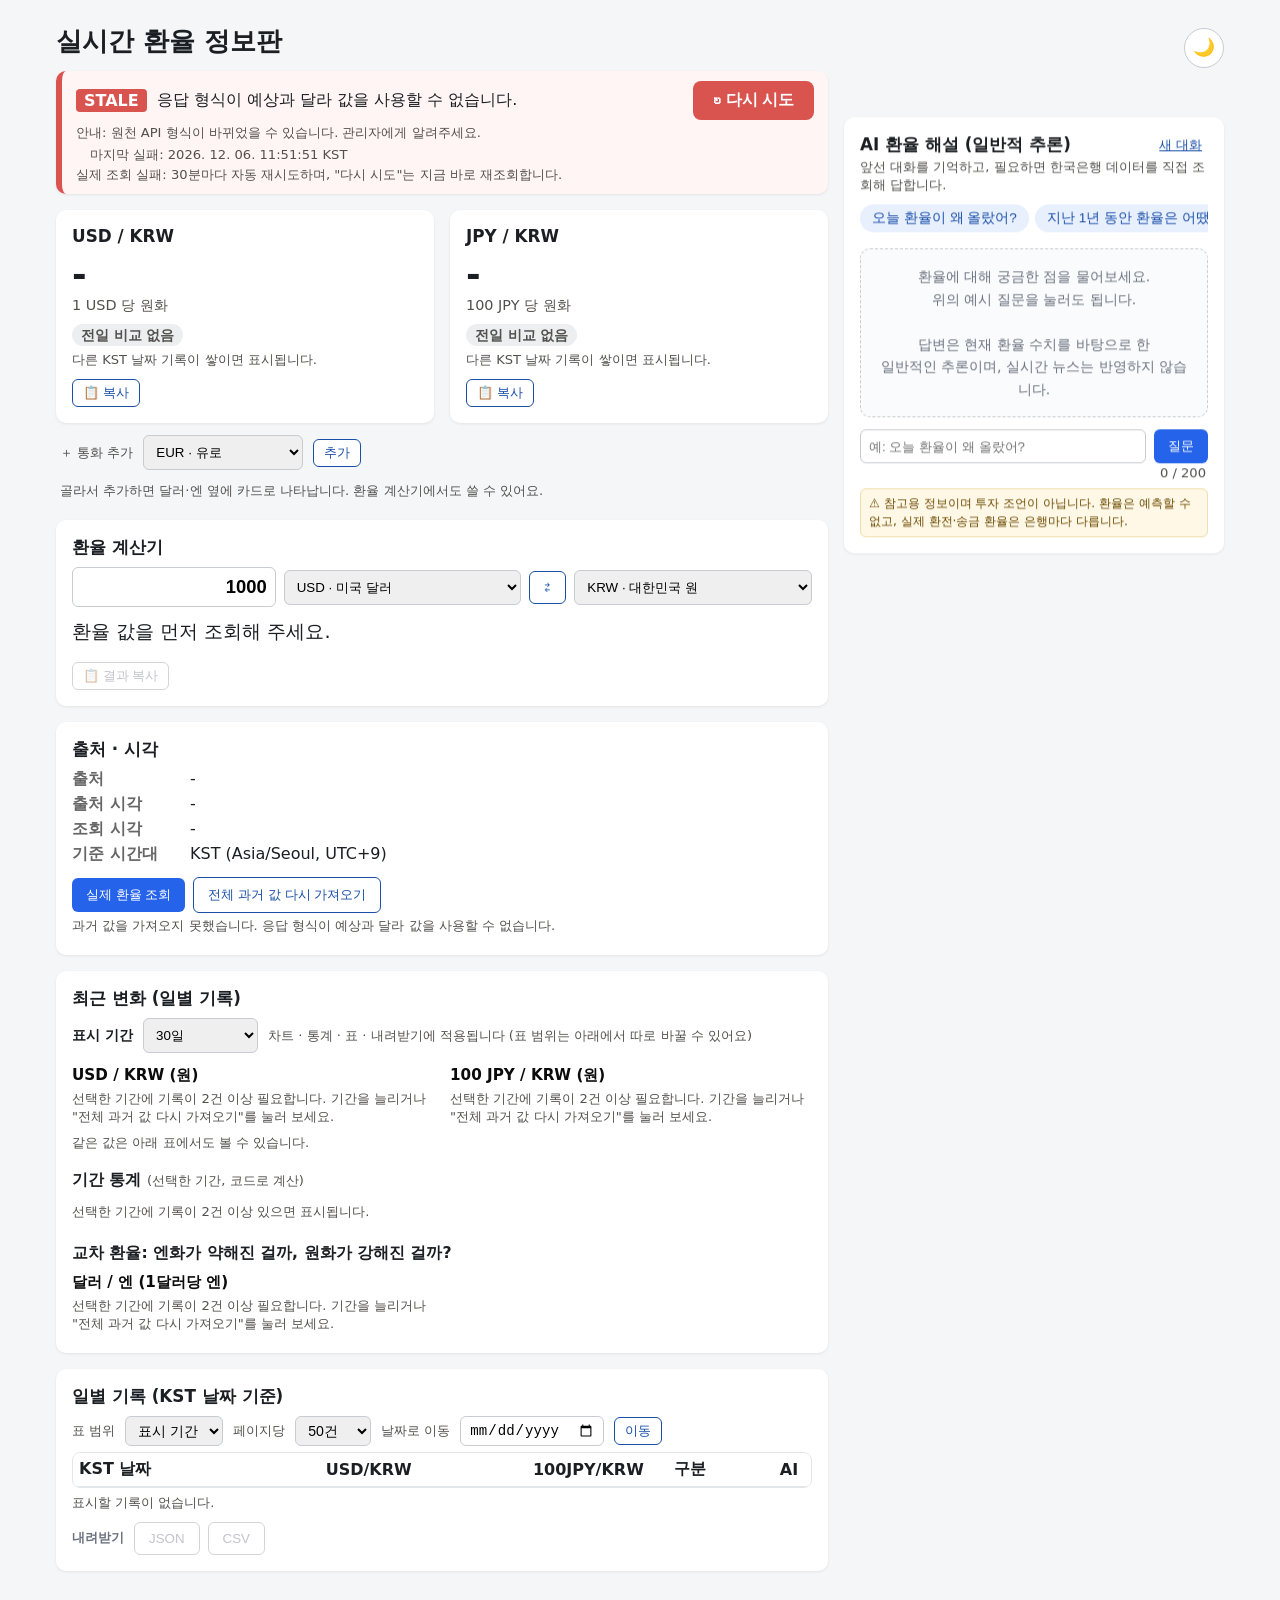
==== public/index.html @ 48f06fd4 "A 시작: 검사 10개와 한도 고정" ====
<!DOCTYPE html>
<html lang="ko">
<head>
<meta charset="UTF-8">
<meta name="viewport" content="width=device-width, initial-scale=1">
<title>환율 정보판 (Task 04)</title>
<link rel="icon" href="data:,">
<link rel="stylesheet" href="style.css">
<script>
  /* 깜빡임 없이 테마를 먼저 적용한다: 저장된 선택 > 시스템 설정 */
  (function () { try { var t = localStorage.getItem('t04_theme'); if (!t) t = matchMedia('(prefers-color-scheme: dark)').matches ? 'dark' : 'light'; document.documentElement.setAttribute('data-theme', t); } catch (e) {} })();
</script>
</head>
<body>
<main>
  <div class="page-head">
    <h1>실시간 환율 정보판 <span class="dev-flag dev-only">개발자 모드</span></h1>
    <button type="button" id="theme-toggle" class="icon-btn" aria-label="다크 모드로 전환" title="다크 모드로 전환">🌙</button>
  </div>
  <div id="net-banner" class="net-banner" role="status" hidden>오프라인 상태입니다. 마지막으로 가져온 값을 표시하고 있습니다. 연결되면 자동으로 다시 조회합니다.</div>

  <div class="layout">
    <div class="main-col">

      <section id="status-bar" class="status fresh" aria-live="polite">
        <p id="status-line" class="status-line"></p>
        <div class="status-row">
          <span id="status-badge">fresh</span>
          <span id="status-code" class="dev-only">error_code: none</span>
          <span id="status-msg"></span>
          <button id="retry-btn" hidden>↻ 다시 시도</button>
        </div>
        <p id="status-guide" class="small"></p>
        <p id="recover-result" class="recover"></p>
        <div class="status-foot small">
          <strong id="status-age"></strong>
          <span id="status-times"></span>
          <span id="auto-note"></span>
        </div>
      </section>

      <section class="cards">
        <article class="card" id="card-usd">
          <h2>USD / KRW</h2>
          <div class="value" id="usd-value">-</div>
          <div class="unit">1 USD 당 원화</div>
          <div class="diff" id="usd-diff"></div>
          <div class="card-actions">
            <button type="button" class="outline sm copy-rate" data-cur="USD" title="출처와 시각이 포함된 한 줄로 복사">📋 복사</button>
            <button type="button" class="outline sm share-rate" data-cur="USD" hidden>공유</button>
          </div>
          <span class="stale-tag" id="usd-stale" hidden>오래된 값</span>
        </article>
        <article class="card" id="card-jpy">
          <h2>JPY / KRW</h2>
          <div class="value" id="jpy-value">-</div>
          <div class="unit">100 JPY 당 원화</div>
          <div class="diff" id="jpy-diff"></div>
          <div class="card-actions">
            <button type="button" class="outline sm copy-rate" data-cur="JPY" title="출처와 시각이 포함된 한 줄로 복사">📋 복사</button>
            <button type="button" class="outline sm share-rate" data-cur="JPY" hidden>공유</button>
          </div>
          <span class="stale-tag" id="jpy-stale" hidden>오래된 값</span>
        </article>
        <!-- 추가 통화 카드는 여기에 들어가 달러·엔 카드와 같은 격자(같은 줄)에 놓인다 -->
        <div id="extra-cards" class="extra-cards"></div>
      </section>

      <div class="extra-bar" id="extra-bar">
        <label for="extra-select" class="small">＋ 통화 추가</label>
        <select id="extra-select" aria-label="추가할 통화"></select>
        <button type="button" id="extra-add" class="outline sm">추가</button>
        <span id="extra-msg" class="small"></span>
      </div>

      <section class="calc" id="calc">
        <h2>환율 계산기</h2>
        <div class="calc-row">
          <input id="calc-amount" type="text" inputmode="decimal" value="1000" autocomplete="off" aria-label="바꿀 금액">
          <select id="calc-from" aria-label="바꿀 통화"></select>
          <button type="button" id="calc-swap" class="outline" aria-label="통화 맞바꾸기" title="맞바꾸기">⇄</button>
          <select id="calc-to" aria-label="받을 통화"></select>
        </div>
        <div id="calc-result" class="calc-result" aria-live="polite"></div>
        <div id="calc-detail" class="calc-detail small"></div>
        <div class="calc-actions"><button type="button" id="calc-copy" class="outline sm">📋 결과 복사</button></div>
      </section>

      <section class="meta">
        <h2>출처 · 시각</h2>
        <dl>
          <dt>출처</dt><dd id="m-source">-</dd>
          <dt>출처 시각</dt><dd id="m-source-time">-</dd>
          <dt>조회 시각</dt><dd id="m-fetched">-</dd>
          <dt>기준 시간대</dt><dd>KST (Asia/Seoul, UTC+9)</dd>
        </dl>
        <div class="btn-group">
          <button id="refresh-btn">실제 환율 조회</button>
          <button id="backfill-btn" class="outline">전체 과거 값 다시 가져오기</button>
        </div>
        <p id="backfill-msg" class="small"></p>
        <details class="dev-only">
          <summary>원자료 (raw response)</summary>
          <pre id="raw">-</pre>
        </details>
      </section>

      <section class="trend">
        <h2>최근 변화 (일별 기록)</h2>
        <div class="range-bar">
          <label for="range-select">표시 기간</label>
          <select id="range-select">
            <option value="1">1일</option>
            <option value="7">7일</option>
            <option value="30">30일</option>
            <option value="90">90일</option>
            <option value="180">180일</option>
            <option value="365">365일</option>
            <option value="3650">10년</option>
            <option value="0">전체 (1977~)</option>
          </select>
          <span class="small">차트 · 통계 · 표 · 내려받기에 적용됩니다 (표 범위는 아래에서 따로 바꿀 수 있어요)</span>
        </div>
        <div class="charts">
          <div class="chart" id="chart-usd"></div>
          <div class="chart" id="chart-jpy"></div>
        </div>
        <div id="chart-ask" class="chart-ask"></div>
        <div id="chart-legend" class="legend"></div>
        <p class="small">같은 값은 아래 표에서도 볼 수 있습니다.</p>

        <h3 class="sub-title">기간 통계 <span class="small">(선택한 기간, 코드로 계산)</span></h3>
        <div id="stats" class="stats"></div>

        <h3 class="sub-title">교차 환율: 엔화가 약해진 걸까, 원화가 강해진 걸까?</h3>
        <div class="cross">
          <div class="chart" id="chart-cross"></div>
          <div id="cross-note" class="cross-note"></div>
        </div>
      </section>

      <section class="history">
        <h2>일별 기록 (KST 날짜 기준)</h2>
        <div class="table-controls">
          <label class="small" for="table-scope">표 범위</label>
          <select id="table-scope"><option value="range">표시 기간</option><option value="all">전체 기록</option></select>
          <label class="small" for="table-size">페이지당</label>
          <select id="table-size"><option value="25">25건</option><option value="50">50건</option><option value="100">100건</option><option value="200">200건</option></select>
          <label class="small" for="table-jump">날짜로 이동</label>
          <input id="table-jump" type="date">
          <button type="button" id="table-jump-btn" class="outline sm">이동</button>
        </div>
        <p id="table-jump-msg" class="small"></p>
        <div class="table-scroll">
          <table>
            <thead><tr><th>KST 날짜</th><th>USD/KRW</th><th>100JPY/KRW</th><th>구분</th><th class="ai-col" title="이 날의 변화를 AI에게 물어보기">AI</th></tr></thead>
            <tbody id="history-body"></tbody>
          </table>
        </div>
        <p id="table-note" class="small"></p>
        <nav class="pager" id="table-pager" aria-label="기록 표 페이지 이동" hidden>
          <button type="button" id="pg-first" class="outline sm" aria-label="첫 페이지">«</button>
          <button type="button" id="pg-prev" class="outline sm" aria-label="이전 페이지">‹ 이전</button>
          <span class="pager-pos"><input id="pg-input" type="number" min="1" value="1" aria-label="페이지 번호"> / <span id="pg-total">1</span> 페이지</span>
          <button type="button" id="pg-next" class="outline sm" aria-label="다음 페이지">다음 ›</button>
          <button type="button" id="pg-last" class="outline sm" aria-label="마지막 페이지">»</button>
        </nav>
        <p id="record-note" class="small dev-only"></p>
        <div class="toolbar">
          <div class="btn-group">
            <span class="grp-label">내려받기</span>
            <button id="export-json" class="outline">JSON</button>
            <button id="export-csv" class="outline">CSV</button>
          </div>
          <div class="btn-group dev-only">
            <span class="grp-label">관리</span>
            <button id="clean-btn" class="danger-outline" title="제출 전 권장: 합성 기록만 삭제, 실제 기록은 유지">합성 기록 제거</button>
            <button id="reset-btn" class="danger">전체 초기화</button>
          </div>
        </div>
      </section>

      <section class="sim dev-only">
        <details open>
          <summary><span class="test-badge">TEST</span> 실패 합성 재생 <span class="small">시험용 · 실행하면 상태가 stale로 바뀝니다(마지막 정상값은 유지)</span></summary>
          <div class="sim-body">
            <select id="fail-select">
              <option value="timeout">느린 외부 응답 (Timeout)</option>
              <option value="auth">401 / 403 거절</option>
              <option value="rate">호출 제한 (429)</option>
              <option value="offline">오프라인</option>
              <option value="schema">응답 형식 변경</option>
            </select>
            <button id="fail-btn">실패 재생</button>
            <div class="hash-box">
              <div class="hash-head">
                <span>복구 asset <code>T04-RECOVER-D2</code></span>
                <span class="hash-links">
                  <a class="btn-link" href="T04-RECOVER-D2.json" target="_blank">asset 보기</a>
                  <a class="btn-link" href="T04-RECOVER-D2.sha256" target="_blank">기준 해시 보기</a>
                </span>
              </div>
              <div class="hash-label">SHA-256</div>
              <div class="hash-row">
                <code id="asset-hash">-</code>
                <button type="button" id="copy-hash" class="outline sm">복사</button>
              </div>
              <span id="asset-verify" class="verify na">검증 중...</span>
            </div>
          </div>
        </details>
      </section>

    </div>

    <aside class="chat-col">
      <section class="chat" id="chat-panel">
        <div class="chat-head">
          <h2>AI 환율 해설 (일반적 추론)</h2>
          <button type="button" id="chat-reset" class="link-btn" title="대화 기억을 지우고 처음부터 시작합니다">새 대화</button>
        </div>
        <p class="small chat-sub">앞선 대화를 기억하고, 필요하면 한국은행 데이터를 직접 조회해 답합니다.</p>
        <div id="insight" class="insight" hidden>
          <div class="insight-head"><span>📊 오늘의 한 줄 요약</span><span class="insight-tag" title="수치와 문장을 모두 코드가 계산해서 만듭니다. 표현 기준: 하루 변화 ±0.1% 미만 '거의 변동 없음', ±0.5% 미만 '소폭', ±1% 미만 '다소', 그 이상 '큰 폭' / 30일 변화는 ±0.5%, ±2%, ±4% 기준">코드로 계산</span></div>
          <p id="insight-text"></p>
          <p id="insight-note" class="small"></p>
        </div>
        <div id="chat-examples" class="examples">
          <button type="button" class="chip">오늘 환율이 왜 올랐어?</button>
          <button type="button" class="chip">지난 1년 동안 환율은 어땠어?</button>
          <button type="button" class="chip">엔화 환율은 어때?</button>
          <button type="button" class="chip">환율이 오르면 어떤 영향이 있어?</button>
          <button type="button" class="chip">다음 달 일본 여행 환전 지금 해도 돼?</button>
        </div>
        <div id="chat-log"></div>
        <form id="chat-form">
          <input id="chat-input" maxlength="200" placeholder="예: 오늘 환율이 왜 올랐어?" required>
          <button type="submit" id="chat-btn">질문</button>
        </form>
        <div id="chat-count" class="count small">0 / 200</div>
        <p class="disclaimer">⚠ 참고용 정보이며 투자 조언이 아닙니다. 환율은 예측할 수 없고, 실제 환전·송금 환율은 은행마다 다릅니다.</p>
      </section>
    </aside>
  </div>
</main>
<a class="ai-fab" href="#chat-panel" aria-label="AI 해설로 이동">✨ AI</a>
<script src="app.js"></script>
</body>
</html>
---- public/style.css ----
* { box-sizing: border-box; }
body { font-family: system-ui, "Malgun Gothic", sans-serif; background: #f4f6f8; color: #1b1f23; margin: 0; }
main { max-width: 1200px; margin: 0 auto; padding: 24px 16px 64px; }
.layout { display: grid; grid-template-columns: minmax(0, 1fr) 380px; gap: 16px; align-items: start; }
.chat-col { position: sticky; top: 16px; }
.chat-col section { margin-bottom: 0; }
/* JS 애니메이션이 켜지면(.float-anim) sticky 대신 transform으로 부드럽게 따라온다 */
.layout.float-anim .chat-col { position: relative; top: 0; will-change: transform; }
#chat-log { max-height: calc(100vh - 400px); min-height: 80px; overflow-y: auto; margin-bottom: 8px; }
@media (max-width: 960px) {
  .layout { grid-template-columns: minmax(0, 1fr); } /* 1fr 만 쓰면 안쪽 요소(표)의 최소 너비가 페이지 전체를 밀어 늘린다 */
  .main-col, .chat-col { min-width: 0; }
  .chat-col { position: static; }
  #chat-log { max-height: 60vh; }
}
h1 { font-size: 1.6rem; }
h2 { font-size: 1.05rem; margin: 0 0 8px; }
section { background: #fff; border-radius: 10px; padding: 16px; margin-bottom: 16px; box-shadow: 0 1px 3px rgba(0,0,0,.08); }
.status { padding: 10px 14px; }
.status.stale { border-left: 6px solid #d9534f; background: #fff5f5; } /* 실패 상태만 강조 */
.status-row { display: flex; flex-wrap: wrap; align-items: center; gap: 6px 10px; }
.status-foot { display: flex; flex-wrap: wrap; gap: 2px 14px; }
.status p:empty, .status-foot span:empty { display: none; }
.status .small { margin: 4px 0 0; }
#status-badge { font-weight: 700; text-transform: uppercase; padding: 2px 8px; border-radius: 4px; background: #2e9e5b; color: #fff; }
.status.stale #status-badge { background: #d9534f; }
#status-code { font-family: monospace; font-size: .85rem; color: #52514e; }
#status-msg { font-weight: 500; }
.status-row button { margin-left: auto; padding: 5px 12px; }
.cards { display: grid; grid-template-columns: 1fr 1fr; gap: 16px; background: none; box-shadow: none; padding: 0; }
.card { background: #fff; border-radius: 10px; padding: 16px; box-shadow: 0 1px 3px rgba(0,0,0,.08); position: relative; }
.card.stale { border: 2px dashed #d9534f; }
.value { font-size: 2.2rem; font-weight: 700; line-height: 1.2; }
.value .won { font-size: 1rem; font-weight: 500; color: #52514e; }
.unit { color: #52514e; font-size: .9rem; margin-bottom: 10px; }
.diff { margin-top: 4px; }
.diff .small { margin-top: 6px; }
dt { font-weight: 600; }
dd { font-weight: 500; }
.stale-tag { position: absolute; top: 12px; right: 12px; background: #d9534f; color: #fff; font-size: .75rem; padding: 2px 6px; border-radius: 4px; }
dl { display: grid; grid-template-columns: 110px 1fr; gap: 4px 8px; margin: 0 0 12px; }
dt { color: #666; }
dd { margin: 0; }
pre { background: #f0f2f4; padding: 8px; overflow: auto; font-size: .8rem; }
table { width: 100%; border-collapse: collapse; margin-bottom: 8px; }
th, td { border-bottom: 1px solid #e3e6e9; padding: 6px; text-align: right; }
th:first-child, td:first-child, th:last-child, td:last-child { text-align: left; }
th:last-child, td:last-child { padding-left: 24px; }
button { background: #2563eb; color: #fff; border: 0; padding: 8px 14px; border-radius: 6px; cursor: pointer; }
button.secondary { background: #6b7280; }
button:disabled { opacity: .5; cursor: wait; }
select, input { padding: 8px; border: 1px solid #c8ccd0; border-radius: 6px; }
#chat-form { display: flex; gap: 8px; } #chat-input { flex: 1; }
#chat-log .msg { margin: 6px 0; padding: 8px 10px; border-radius: 8px; white-space: pre-wrap; }
.msg.user { background: #e8f0fe; } .msg.bot { background: #f0f2f4; } .msg.err { background: #fff5f5; color: #a33; }
.asset { margin-top: 10px; font-size: .9rem; word-break: break-all; }
.small { font-size: .82rem; color: #52514e; margin: 4px 0; }
.btn-row { display: flex; flex-wrap: wrap; gap: 8px; margin-top: 8px; }
button.outline { background: #fff; color: #1a4fa8; border: 1px solid #1a4fa8; }
button.outline:disabled { border-color: #aab; color: #889; }

/* 다시 시도 버튼: 실패 상태에서 가장 눈에 띄게 */
#retry-btn { background: #d9534f; color: #fff; font-size: 1rem; font-weight: 700; padding: 9px 20px; border-radius: 8px; box-shadow: 0 0 0 0 rgba(217,83,79,.5); animation: retry-pulse 2s infinite; }
#retry-btn:hover { background: #c0392b; }
@keyframes retry-pulse { 70% { box-shadow: 0 0 0 10px rgba(217,83,79,0); } 100% { box-shadow: 0 0 0 0 rgba(217,83,79,0); } }
@media (prefers-reduced-motion: reduce) { #retry-btn { animation: none; } }

/* 복구 결과 요약 / 경과 시간 */
.recover { margin: 6px 0 0; padding: 6px 10px; border-radius: 6px; background: #e7f5ec; color: #17653a; font-weight: 600; font-size: .9rem; }
.recover:empty { display: none; }
.recover.warn { background: #fff4e0; color: #8a4b00; }
#status-age { color: #8a2c28; }
.status.fresh #status-age { color: #52514e; font-weight: 500; }

/* 해시 검증 배지 */
.verify { display: inline-block; padding: 2px 8px; border-radius: 4px; font-size: .85rem; font-weight: 600; }
.verify.ok { background: #e7f5ec; color: #17653a; }
.verify.bad { background: #fdecec; color: #b42323; }
.verify.na { background: #eceef0; color: #52514e; }

/* 챗봇: 글자 수, 로딩, 오류, 최신 아님 배지 */
.count { text-align: right; margin: 2px 2px 0; }
.count.warn { color: #8a4b00; font-weight: 600; }
.count.limit { color: #b42323; font-weight: 700; }
.msg.wait::before { content: ""; display: inline-block; width: 11px; height: 11px; margin-right: 8px; border: 2px solid #9aa3ad; border-top-color: #2563eb; border-radius: 50%; vertical-align: -1px; animation: spin .8s linear infinite; }
@keyframes spin { to { transform: rotate(360deg); } }
@media (prefers-reduced-motion: reduce) { .msg.wait::before { animation: none; } }
.msg.err p { margin: 0 0 4px; }
.msg.err .detail { font-size: .82rem; color: #7a3a3a; }
.badge-stale { display: inline-block; margin-bottom: 8px; padding: 3px 9px; border-radius: 6px; background: #fff4e0; color: #8a4b00; font-size: .82rem; font-weight: 700; }
.badge-stale.none { background: #fdecec; color: #b42323; }
.chip:disabled { opacity: .5; cursor: not-allowed; }
.examples { display: flex; flex-wrap: wrap; gap: 6px; margin-bottom: 8px; }
.chip { background: #e8f0fe; color: #1a4fa8; border-radius: 999px; padding: 5px 12px; font-size: .85rem; }
.msg.bot { white-space: normal; padding: 10px 12px; }
.msg.bot p { margin: 6px 0; line-height: 1.65; }
.chg-row { display: flex; flex-wrap: wrap; align-items: center; gap: 6px 8px; padding-bottom: 8px; margin-bottom: 4px; border-bottom: 1px solid #dfe2e6; }
.chg { padding: 3px 9px; border-radius: 999px; font-weight: 600; font-size: .85rem; }
.chg.up { background: #fdecec; color: #b42323; }
.chg.down { background: #e8f0fe; color: #1a4fa8; }
.chg.flat { background: #eceef0; color: #52514e; }
.msg.wait { background: #f0f2f4; color: #52514e; font-style: italic; }

/* 차트: 단일 시리즈(블루 1색), 얇은 마크, 연한 격자 */
:root { --series-1: #2a78d6; --surface-1: #ffffff; --ink-1: #0b0b0b; --ink-2: #52514e; --grid: #e6e5e1; }
.trend .charts { display: grid; grid-template-columns: 1fr 1fr; gap: 16px; background: none; box-shadow: none; padding: 0; }
.chart { position: relative; }
.chart h3 { font-size: .95rem; margin: 0 0 4px; color: var(--ink-1); }
.chart svg { width: 100%; height: auto; display: block; overflow: visible; }
.ch-grid { stroke: var(--grid); stroke-width: 1; }
.ch-tick { fill: var(--ink-2); font-size: 11px; }
.ch-area { fill: var(--series-1); opacity: .1; }
.ch-line { fill: none; stroke: var(--series-1); stroke-width: 2; stroke-linejoin: round; stroke-linecap: round; }
.ch-dot { fill: var(--series-1); stroke: var(--surface-1); stroke-width: 2; pointer-events: none; }
.ch-dot.synth { fill: var(--surface-1); stroke: var(--series-1); }
.ch-dot:focus, .ch-dot.on { outline: none; stroke: var(--ink-1); }
.ch-end { fill: var(--ink-1); font-size: 12px; font-weight: 600; }
.ch-cross { stroke: var(--ink-2); stroke-width: 1; }
.ch-tip { position: absolute; z-index: 5; transform: translate(-50%, calc(-100% - 12px)); background: #1b1f23; color: #fff; padding: 8px 10px; border-radius: 8px; font-size: .78rem; white-space: nowrap; pointer-events: none; box-shadow: 0 2px 8px rgba(0,0,0,.25); }
.ch-tip .tip-date { font-size: .74rem; opacity: .8; }
.ch-tip .tip-val { font-size: 1.02rem; font-weight: 700; margin: 1px 0 6px; }
.ch-tip .chg { font-size: .8rem; padding: 2px 9px; }
@media (max-width: 560px) { .cards, .trend .charts { grid-template-columns: 1fr; } }

/* 개발자 전용 요소: 주소 끝에 ?dev=1 을 붙였을 때만 보인다 */
body:not(.dev) .dev-only { display: none !important; }
.dev-flag { font-size: .7rem; font-weight: 700; vertical-align: middle; margin-left: 8px; padding: 2px 8px; border-radius: 999px; background: #1b1f23; color: #fff; }

/* AI 패널: 비어 있을 때 안내 문구 (메시지가 추가되면 자동으로 사라짐) */
#chat-log:empty { display: flex; align-items: center; justify-content: center; text-align: center; min-height: 140px; margin: 4px 0 12px; padding: 16px; border: 1px dashed #c8ccd0; border-radius: 10px; background: #fafbfc; }
#chat-log:empty::before { content: '환율에 대해 궁금한 점을 물어보세요.\A 위의 예시 질문을 눌러도 됩니다.\A \A 답변은 현재 환율 수치를 바탕으로 한\A 일반적인 추론이며, 실시간 뉴스는 반영하지 않습니다.'; white-space: pre-line; color: #6b7280; font-size: .88rem; line-height: 1.6; }

/* 구분 열 라벨 */
.pill { display: inline-block; padding: 1px 9px; border-radius: 999px; font-size: .82rem; background: #eceef0; color: #3b3f45; }
.pill.synth { background: #fff4e0; color: #8a4b00; font-weight: 600; }

/* 차트 범례 / 합성 구간(점선) */
.legend { display: flex; flex-wrap: wrap; gap: 4px 16px; margin-top: 6px; font-size: .82rem; color: var(--ink-2); }
.legend:empty { display: none; }
.lg-item { display: inline-flex; align-items: center; gap: 6px; }
.lg-dot { width: 10px; height: 10px; border-radius: 50%; background: var(--series-1); border: 2px solid var(--series-1); }
.lg-dot.hollow { background: #fff; }
.ch-line.dashed { stroke-dasharray: 5 4; }

/* 버튼 그룹 / 위계: 주(파랑) > 보조(외곽선) > 위험(빨강) */
.toolbar { display: flex; flex-wrap: wrap; align-items: center; gap: 12px 28px; margin-top: 10px; }
.btn-group { display: flex; flex-wrap: nowrap; align-items: center; gap: 8px; }
.btn-group.dev-only { margin-left: auto; padding-left: 20px; border-left: 1px solid #dfe2e6; }
.grp-label { font-size: .8rem; color: #6b7280; font-weight: 600; margin-right: 2px; white-space: nowrap; }
button.danger { background: #c0392b; color: #fff; }
button.danger:hover { background: #a93226; }
button.danger-outline { background: #fff; color: #c0392b; border: 1px solid #c0392b; }
button.danger-outline:hover { background: #fdecec; }
button.sm { padding: 4px 10px; font-size: .82rem; }

/* 실패 재생(시험용) 영역: 본 화면과 다르게 점선 테두리 + TEST 표시 */
.sim { border: 2px dashed #d6b656; background: #fffdf5; }
.sim summary { cursor: pointer; font-weight: 700; font-size: 1.02rem; list-style-position: inside; }
.sim summary .small { font-weight: 400; margin-left: 6px; }
.test-badge { display: inline-block; padding: 1px 8px; margin-right: 4px; border-radius: 4px; background: #8a4b00; color: #fff; font-size: .72rem; letter-spacing: .05em; }
.sim-body { margin-top: 12px; }

/* 해시 박스 */
.hash-box { margin-top: 14px; padding: 12px 14px; background: #fff; border: 1px solid #dfe2e6; border-radius: 8px; }
.hash-head { display: flex; flex-wrap: wrap; align-items: center; justify-content: space-between; gap: 8px; margin-bottom: 10px; font-size: .9rem; }
.hash-links { display: flex; gap: 8px; }
.btn-link { display: inline-block; padding: 7px 12px; border: 1px solid #1a4fa8; border-radius: 6px; color: #1a4fa8; font-size: .85rem; font-weight: 600; text-decoration: none; background: #fff; }
.btn-link:hover { background: #e8f0fe; }
.hash-label { font-size: .75rem; color: #6b7280; font-weight: 600; margin-bottom: 4px; }
.hash-row { display: flex; align-items: flex-start; gap: 10px; margin-bottom: 8px; }
#asset-hash { flex: 1; padding: 8px 10px; background: #f4f6f8; border: 1px solid #e3e6e9; border-radius: 6px; font-family: ui-monospace, Consolas, monospace; font-size: .82rem; line-height: 1.5; word-break: break-all; }

/* 수동 입력 기록 표시 */
.pill.manual { background: #e8f0fe; color: #1a4fa8; font-weight: 600; }
td .small { margin: 2px 0 0; }
.ch-dot.manual { fill: var(--series-1); stroke: var(--surface-1); stroke-width: 2; pointer-events: none; }
.lg-dot.real { background: var(--series-1); }
.lg-dot.synth { background: #fff; }
.lg-dot.manual { width: 9px; height: 9px; border-radius: 1px; transform: rotate(45deg); background: var(--series-1); }

.pill.backfill { background: #eaf3f0; color: #1c5a4a; font-weight: 600; }
#backfill-msg:empty { display: none; }

/* 표시 기간 선택 / 긴 표 스크롤 */
.range-bar { display: flex; flex-wrap: wrap; align-items: center; gap: 8px 10px; margin: 0 0 12px; }
.range-bar label { font-weight: 600; font-size: .9rem; }
.table-scroll { max-height: 380px; overflow: auto; border: 1px solid #e3e6e9; border-radius: 8px; margin-bottom: 6px; }
.table-scroll table { margin: 0; }
.table-scroll thead th { position: sticky; top: 0; background: #fff; z-index: 1; box-shadow: 0 1px 0 #e3e6e9; }

/* AI: 헤더/한 줄 해설/출처 문구/구간 선택 */
.chat-head { display: flex; align-items: center; justify-content: space-between; gap: 8px; }
.chat-head h2 { margin: 0; }
.chat-sub { margin: 2px 0 10px; }
.link-btn { background: none; border: 0; color: #1a4fa8; padding: 2px 6px; font-size: .82rem; cursor: pointer; text-decoration: underline; border-radius: 4px; }
.link-btn:hover { background: #e8f0fe; }
.link-btn:disabled { color: #9aa3ad; cursor: not-allowed; text-decoration: none; }
.insight { margin: 0 0 12px; padding: 10px 12px; border-radius: 10px; background: linear-gradient(135deg, #eef4ff, #f5f0ff); border: 1px solid #d9e3fb; }
.insight[hidden] { display: none; }
.insight-head { display: flex; align-items: center; justify-content: space-between; font-size: .8rem; font-weight: 700; color: #3a4a8a; }
.insight p { margin: 4px 0 0; line-height: 1.55; font-size: .92rem; }
.insight.loading p { color: #6b7280; font-style: italic; }
.insight.failed p { color: #8a4b00; font-size: .85rem; }
.msg.bot .src { margin-top: 8px; padding-top: 6px; border-top: 1px dashed #d0d4d9; font-size: .76rem; color: #5b616b; line-height: 1.45; }
.msg.bot .src.warn { color: #8a4b00; border-top-style: solid; }
.chart-ask { display: flex; flex-wrap: wrap; align-items: center; gap: 8px 12px; margin-top: 10px; padding: 8px 10px; background: #f6f8fb; border: 1px solid #e3e8ef; border-radius: 8px; }
.chart-ask:empty { display: none; }
.ch-sel { fill: rgba(37, 99, 235, .14); stroke: #2563eb; stroke-width: 1; pointer-events: none; }
.chart svg { user-select: none; cursor: crosshair; }

/* 상태 표시: 정상일 때는 작은 한 줄, 실패(stale)일 때만 눈에 띄는 배너 */
.status-line { margin: 0; font-size: .85rem; color: #52514e; display: flex; align-items: center; gap: 6px; }
.status-line:empty { display: none; }
.status-line::before { content: ''; width: 8px; height: 8px; border-radius: 50%; background: #2e9e5b; flex: none; }
.status.fresh { background: none; box-shadow: none; padding: 0 4px; margin-bottom: 10px; }
.status.fresh .status-row, .status.fresh .status-foot, .status.fresh #status-guide { display: none; }
body.dev .status.fresh .status-row { display: flex; margin-top: 4px; }
.status.stale .status-line { display: none; }

/* =====================================================================
   추가 기능 스타일: 머리말, 계산기, 통계, 교차 환율, 추가 통화, AI 보조 요소
   ===================================================================== */
html { scroll-behavior: smooth; }
@media (prefers-reduced-motion: reduce) { html { scroll-behavior: auto; } }
.page-head { display: flex; align-items: center; justify-content: space-between; gap: 12px; }
.page-head h1 { margin: 0 0 12px; }
.icon-btn { background: #fff; border: 1px solid #c8ccd0; color: inherit; border-radius: 999px; width: 40px; height: 40px; padding: 0; font-size: 1.1rem; line-height: 1; flex: none; }
.net-banner { margin: 0 0 12px; padding: 8px 12px; border-radius: 8px; background: #fff4e0; color: #8a4b00; font-size: .88rem; font-weight: 600; }
.net-banner[hidden] { display: none; }
.card-actions { display: flex; flex-wrap: wrap; gap: 6px; margin-top: 10px; }

/* 환율 계산기 */
.calc-row { display: grid; grid-template-columns: minmax(0, 1.2fr) minmax(0, 1.4fr) auto minmax(0, 1.4fr); gap: 8px; align-items: center; }
.calc-row input, .calc-row select { width: 100%; min-width: 0; }
#calc-amount { font-size: 1.15rem; font-weight: 600; text-align: right; }
.calc-result { margin-top: 12px; font-size: 1.2rem; line-height: 1.4; }
.calc-result strong { font-size: 1.6rem; }
.calc-detail { margin-top: 8px; display: grid; gap: 2px; }
.calc-actions { margin-top: 8px; }

/* 기간 통계 / 교차 환율 */
.sub-title { font-size: .98rem; margin: 18px 0 8px; }
.sub-title .small { font-weight: 400; }
.stats { display: grid; grid-template-columns: 1fr 1fr; gap: 12px; }
.stat-card { border: 1px solid #e3e6e9; border-radius: 10px; padding: 10px 12px; }
.stat-card h4 { margin: 0 0 6px; font-size: .92rem; }
.stat-list { display: grid; grid-template-columns: 78px 1fr; gap: 4px 8px; margin: 0; }
.stat-list dt { font-size: .85rem; }
.stat-list dd { margin: 0; font-size: .9rem; }
.cross { display: grid; grid-template-columns: minmax(0, 1fr) minmax(0, 1fr); gap: 16px; align-items: start; }
.cross-row { display: flex; flex-wrap: wrap; align-items: center; gap: 4px 8px; margin: 4px 0; }
.cross-why { margin: 10px 0 4px; line-height: 1.55; font-weight: 600; }

/* 추가 통화: 달러·엔 카드와 같은 격자 안에 같은 모양으로 놓인다 */
.extra-cards { display: contents; }
.extra-bar { display: flex; flex-wrap: wrap; align-items: center; gap: 8px 10px; margin: -4px 4px 16px; }
.card h2 .small { font-weight: 400; margin-left: 4px; }

/* AI: 근거 배지 / 면책 문구 / 표의 ✨ 버튼 */
.basis { display: inline-block; margin-bottom: 8px; padding: 3px 9px; border-radius: 6px; font-size: .78rem; font-weight: 700; }
.basis.stat { background: #e8f0fe; color: #1a4fa8; }
.basis.general { background: #f3eefc; color: #5b3f9a; }
.disclaimer { margin: 8px 0 0; font-size: .76rem; line-height: 1.45; color: #6b4a00; background: #fff8e6; border: 1px solid #f0dfae; border-radius: 6px; padding: 6px 8px; }
.table-scroll th:last-child, .table-scroll td:last-child { text-align: center; padding-left: 6px; width: 44px; }
.table-scroll th:nth-child(4), .table-scroll td:nth-child(4) { text-align: left; padding-left: 24px; }
.ai-row { padding: 0 4px; text-decoration: none; font-size: 1rem; }

/* 모바일에서 AI 패널로 바로 이동하는 버튼 (패널이 페이지 맨 아래로 내려가기 때문) */
.ai-fab { display: none; position: fixed; right: 14px; bottom: 14px; z-index: 20; padding: 11px 16px; border-radius: 999px; background: #2563eb; color: #fff; font-weight: 700; text-decoration: none; box-shadow: 0 3px 10px rgba(0, 0, 0, .3); }
@media (max-width: 960px) { .ai-fab { display: inline-block; } }

/* 접근성: 키보드로 이동할 때 현재 위치가 분명히 보이게 */
:focus-visible { outline: 3px solid #f59e0b; outline-offset: 2px; }
.ch-dot:focus-visible { outline: none; stroke: var(--ink-1); stroke-width: 3; }

/* 모바일 */
@media (max-width: 720px) {
  .stats, .cross { grid-template-columns: 1fr; }
}
@media (max-width: 640px) {
  .table-scroll table { min-width: 470px; } /* 좁은 화면에서는 글자를 쪼개지 않고 표를 가로로 스크롤 */
  .table-scroll th, .table-scroll td { white-space: nowrap; }
  .calc-row { grid-template-columns: 1fr auto 1fr; }
  #calc-amount { grid-column: 1 / -1; }
  main { padding: 16px 12px 72px; }
  h1 { font-size: 1.3rem; }
  .value { font-size: 1.9rem; }
  .btn-group.dev-only { margin-left: 0; padding-left: 0; border-left: 0; }
}

/* =====================================================================
   다크 모드 (html[data-theme="dark"]). 차트 색은 가이드의 다크용 단계(밝은 파랑)로 바꾼다.
   ===================================================================== */
html[data-theme="dark"] { color-scheme: dark; --series-1: #3987e5; --surface-1: #1c1f22; --ink-1: #f0efec; --ink-2: #c3c2b7; --grid: #34393f; }
html[data-theme="dark"] body { background: #121415; color: #e8e8e6; }
html[data-theme="dark"] section, html[data-theme="dark"] .card { background: #1c1f22; box-shadow: none; }
html[data-theme="dark"] .cards, html[data-theme="dark"] .status.fresh { background: none; }
html[data-theme="dark"] .small, html[data-theme="dark"] .unit, html[data-theme="dark"] .value .won, html[data-theme="dark"] dt,
html[data-theme="dark"] .status-line, html[data-theme="dark"] #status-code, html[data-theme="dark"] .grp-label,
html[data-theme="dark"] .hash-label, html[data-theme="dark"] .count, html[data-theme="dark"] .msg.wait,
html[data-theme="dark"] #chat-log:empty::before, html[data-theme="dark"] .insight.loading p, html[data-theme="dark"] .status.fresh #status-age { color: #b3b6ba; }
html[data-theme="dark"] .count.warn { color: #f0b866; }
html[data-theme="dark"] .count.limit { color: #ff9a9a; }
html[data-theme="dark"] th, html[data-theme="dark"] td { border-bottom-color: #33383d; }
html[data-theme="dark"] .table-scroll, html[data-theme="dark"] .stat-card, html[data-theme="dark"] .extra-card, html[data-theme="dark"] .hash-box { border-color: #33383d; }
html[data-theme="dark"] .table-scroll thead th { background: #1c1f22; box-shadow: 0 1px 0 #33383d; }
html[data-theme="dark"] select, html[data-theme="dark"] input { background: #23272b; color: #e8e8e6; border-color: #3a4046; }
html[data-theme="dark"] pre, html[data-theme="dark"] #asset-hash { background: #23272b; border-color: #33383d; color: #e8e8e6; }
html[data-theme="dark"] .icon-btn { background: #23272b; border-color: #3a4046; }
html[data-theme="dark"] button.outline, html[data-theme="dark"] .btn-link { background: transparent; color: #8ab4ff; border-color: #5a86d6; }
html[data-theme="dark"] button.outline:disabled { color: #6b7280; border-color: #4b5563; }
html[data-theme="dark"] .btn-link:hover, html[data-theme="dark"] .link-btn:hover { background: #26344d; }
html[data-theme="dark"] button.danger-outline { background: transparent; color: #ff8a80; border-color: #ff8a80; }
html[data-theme="dark"] button.danger-outline:hover { background: #4a2326; }
html[data-theme="dark"] .link-btn { color: #8ab4ff; }
html[data-theme="dark"] button.secondary { background: #4b5563; }
html[data-theme="dark"] .chip, html[data-theme="dark"] .msg.user { background: #26344d; color: #a9c4ff; }
html[data-theme="dark"] .msg.user { color: #e8e8e6; }
html[data-theme="dark"] .msg.bot, html[data-theme="dark"] .msg.wait { background: #262a2e; }
html[data-theme="dark"] .msg.err { background: #3a2527; color: #ffb4b4; }
html[data-theme="dark"] .msg.err .detail { color: #e0a0a0; }
html[data-theme="dark"] .msg.bot .src { color: #a3a8ae; border-top-color: #3a4046; }
html[data-theme="dark"] .msg.bot .src.warn { color: #f0b866; }
html[data-theme="dark"] .chg-row { border-bottom-color: #3a4046; }
html[data-theme="dark"] .chg.up { background: #4a2326; color: #ff9a9a; }
html[data-theme="dark"] .chg.down { background: #223552; color: #9cc0ff; }
html[data-theme="dark"] .chg.flat { background: #2e3236; color: #b3b6ba; }
html[data-theme="dark"] .badge-stale { background: #3d321a; color: #f0b866; }
html[data-theme="dark"] .badge-stale.none { background: #4a2326; color: #ff9a9a; }
html[data-theme="dark"] .basis.stat { background: #223552; color: #9cc0ff; }
html[data-theme="dark"] .basis.general { background: #2f2744; color: #cbb6f5; }
html[data-theme="dark"] .status.stale { background: #2d1f20; }
html[data-theme="dark"] #status-age { color: #ff9a9a; }
html[data-theme="dark"] .recover { background: #173323; color: #8fe0b0; }
html[data-theme="dark"] .recover.warn { background: #3d321a; color: #f0b866; }
html[data-theme="dark"] .pill { background: #2e3236; color: #d0d3d6; }
html[data-theme="dark"] .pill.synth { background: #3d321a; color: #f0b866; }
html[data-theme="dark"] .pill.manual { background: #223552; color: #9cc0ff; }
html[data-theme="dark"] .pill.backfill { background: #1d3a33; color: #8fe0cb; }
html[data-theme="dark"] .verify.ok { background: #173323; color: #8fe0b0; }
html[data-theme="dark"] .verify.bad { background: #4a2326; color: #ff9a9a; }
html[data-theme="dark"] .verify.na { background: #2e3236; color: #b3b6ba; }
html[data-theme="dark"] .insight { background: linear-gradient(135deg, #1e2a44, #2a2244); border-color: #34406a; }
html[data-theme="dark"] .insight-head { color: #a9b8f0; }
html[data-theme="dark"] .insight.failed p { color: #f0b866; }
html[data-theme="dark"] #chat-log:empty { background: #181b1d; border-color: #3a4046; }
html[data-theme="dark"] .chart-ask { background: #23272b; border-color: #33383d; }
html[data-theme="dark"] .sim { background: #262316; border-color: #8a7430; }
html[data-theme="dark"] .disclaimer { background: #2d2616; border-color: #4d4222; color: #f0d9a0; }
html[data-theme="dark"] .net-banner { background: #3d321a; color: #f0b866; }
html[data-theme="dark"] .dev-flag { background: #e8e8e6; color: #1b1f23; }
html[data-theme="dark"] .ch-tip { background: #2f353b; border: 1px solid #4a5159; }
html[data-theme="dark"] .ch-sel { fill: rgba(57, 135, 229, .22); stroke: #3987e5; }
html[data-theme="dark"] .lg-dot.hollow, html[data-theme="dark"] .lg-dot.synth { background: #1c1f22; }
html[data-theme="dark"] .ch-area { opacity: .16; }

/* ===== 추가 통화 카드: 제거 / 차트 보기 버튼 ===== */
.card-actions .extra-remove { margin-left: auto; display: inline-flex; align-items: center; gap: 5px; padding: 5px 12px; border: 1px solid #e5a3a3; border-radius: 999px; background: #fdecec; color: #c62828; font-size: .82rem; font-weight: 600; transition: background .15s, color .15s, border-color .15s; }
.card-actions .extra-remove:hover { background: #c62828; color: #fff; border-color: #c62828; }
.extra-chart-wrap { margin-top: 12px; }
.extra-chart-wrap summary { list-style: none; display: flex; align-items: center; justify-content: center; gap: 8px; padding: 9px 12px; border: 1px solid #d5def2; border-radius: 10px; background: #f3f7ff; color: #1a4fa8; font-size: .9rem; font-weight: 700; cursor: pointer; user-select: none; transition: background .15s, border-color .15s; }
.extra-chart-wrap summary::-webkit-details-marker { display: none; }
.extra-chart-wrap summary:hover { background: #e6eefc; border-color: #b9c9ec; }
.extra-chart-wrap .chev { display: inline-block; font-size: .65rem; transition: transform .2s; }
.extra-chart-wrap[open] .chev { transform: rotate(180deg); }
.extra-chart-wrap .lbl-close { display: none; }
.extra-chart-wrap[open] .lbl-open { display: none; }
.extra-chart-wrap[open] .lbl-close { display: inline; }
.extra-chart-wrap[open] summary { margin-bottom: 10px; }
@media (prefers-reduced-motion: reduce) { .extra-chart-wrap .chev, .extra-chart-wrap summary, .card-actions .extra-remove { transition: none; } }
html[data-theme="dark"] .card-actions .extra-remove { border-color: #7a3a3d; color: #ff9a9a; background: #3a1f21; }
html[data-theme="dark"] .card-actions .extra-remove:hover { background: #d9534f; color: #fff; border-color: #d9534f; }
html[data-theme="dark"] .extra-chart-wrap summary { background: #1f2a44; border-color: #34406a; color: #9cc0ff; }
html[data-theme="dark"] .extra-chart-wrap summary:hover { background: #26344d; border-color: #46568a; }

/* ===== 한 줄 요약 / 표 페이지 이동 ===== */
.insight-tag { font-weight: 600; font-size: .7rem; padding: 1px 7px; border-radius: 999px; background: rgba(58, 74, 138, .12); color: #3a4a8a; cursor: help; }
.insight .small { margin: 6px 0 0; }
.table-controls { display: flex; flex-wrap: wrap; align-items: center; gap: 6px 10px; margin: 0 0 6px; }
.table-controls select, .table-controls input { padding: 5px 8px; font-size: .88rem; }
#table-jump-msg:empty { display: none; }
.pager { display: flex; flex-wrap: wrap; align-items: center; justify-content: center; gap: 8px; margin: 6px 0 10px; }
.pager[hidden] { display: none; }
.pager-pos { display: inline-flex; align-items: center; gap: 6px; font-size: .88rem; }
#pg-input { width: 72px; padding: 5px 8px; text-align: center; }
tr.row-hl td { background: #fff3c4; transition: background 1s; }
html[data-theme="dark"] .insight-tag { background: rgba(169, 184, 240, .15); color: #a9b8f0; }
html[data-theme="dark"] tr.row-hl td { background: #4a4020; }

/* ===== 챗봇 패널: 화면 안에 항상 들어오고, 답변은 패널 안에서만 스크롤된다 ===== */
#chat-log { overscroll-behavior: contain; } /* 답변 끝에서 휠을 더 돌려도 페이지가 같이 스크롤되지 않는다 */
@media (min-width: 961px) {
  /* 패널 높이를 화면 높이로 제한하고(페이지 맨 위에서 제목 아래에 놓인 위치까지 감안), 남는 공간을 모두 답변 영역이 쓴다.
     그래서 입력창이 화면 밖으로 밀리지 않고, 긴 답변은 패널 안에서만 스크롤된다. */
  .chat-col .chat { display: flex; flex-direction: column; max-height: calc(100vh - 100px); }
  .chat-col .chat > * { flex: none; }
  .chat-col #chat-log { flex: 1 1 auto; min-height: 100px; max-height: none; }
  /* 예시 질문은 줄바꿈 대신 한 줄 가로 스크롤로 두어 답변 영역에 공간을 더 준다 */
  .chat-col .examples { flex-wrap: nowrap; overflow-x: auto; padding-bottom: 4px; scrollbar-width: thin; }
  .chat-col .chip { flex: none; white-space: nowrap; }
}
@media (max-width: 960px) {
  /* 좁은 화면(창 절반, 태블릿, 휴대폰): 챗봇이 페이지 맨 아래에 있으므로 답변 위에서도 페이지가 스크롤돼야 입력창까지 갈 수 있다 */
  #chat-log { overscroll-behavior: auto; max-height: 50vh; }
  /* 입력창은 패널이 화면에 보이는 동안 화면 아래쪽에 붙어 있어서, 긴 답변을 읽다가도 바로 질문할 수 있다 */
  #chat-form { position: sticky; bottom: 0; z-index: 2; background: inherit; padding: 8px 0 4px; }
}
@media (min-width: 961px) and (max-height: 780px) { /* 화면 높이가 낮은 노트북: 덜 중요한 설명을 접는다 */
  .chat-col .chat-sub, .chat-col #insight-note { display: none; }
}
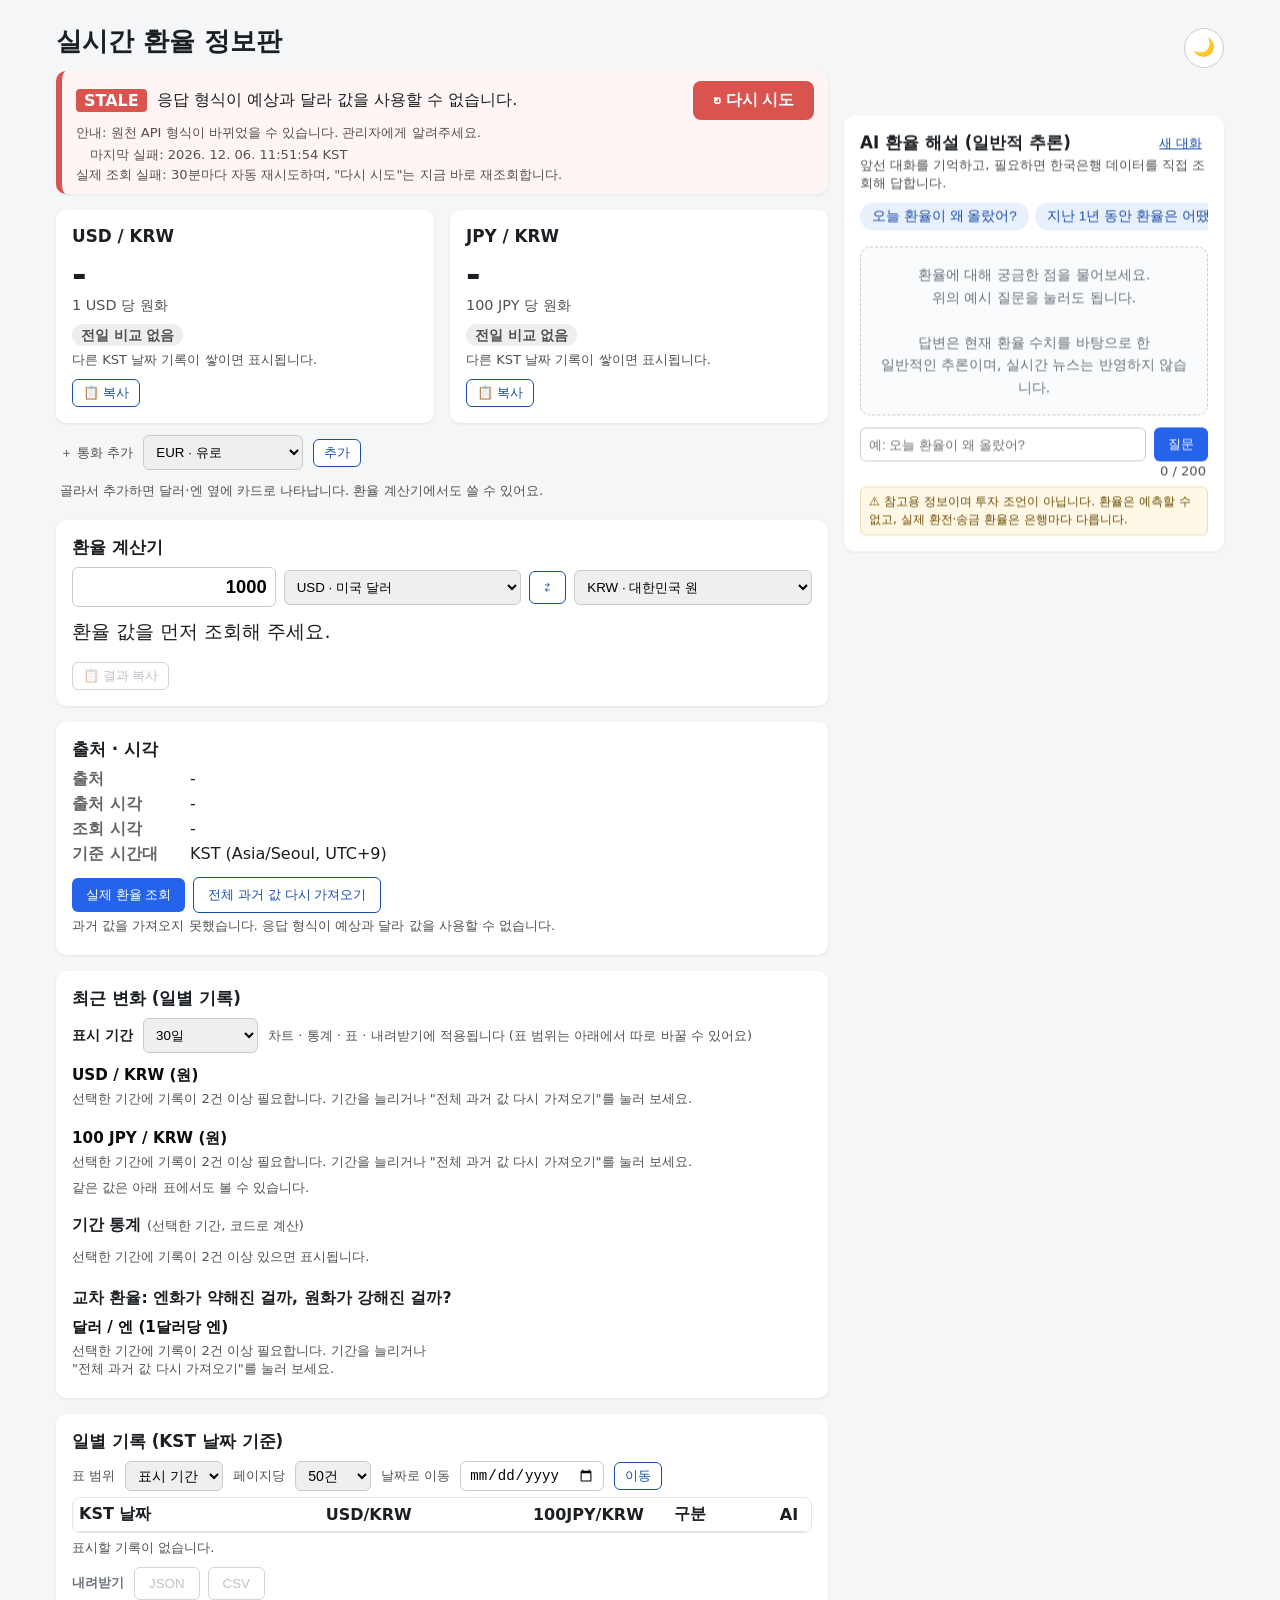
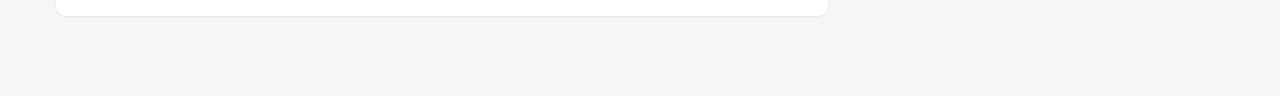
==== commit 88996ce8: "A 중단: 검사 결과와 코드 저장" ====
--- a/public/index.html
+++ b/public/index.html
@@ -124,6 +124,7 @@
         <div class="charts">
           <div class="chart" id="chart-usd"></div>
           <div class="chart" id="chart-jpy"></div>
+          <div id="extra-charts" class="extra-charts"></div>
         </div>
         <div id="chart-ask" class="chart-ask"></div>
         <div id="chart-legend" class="legend"></div>
@@ -244,6 +245,7 @@
   </div>
 </main>
 <a class="ai-fab" href="#chat-panel" aria-label="AI 해설로 이동">✨ AI</a>
+<script src="ma.js"></script>
 <script src="app.js"></script>
 </body>
 </html>
--- a/public/style.css
+++ b/public/style.css
@@ -103,14 +103,14 @@
 
 /* 차트: 단일 시리즈(블루 1색), 얇은 마크, 연한 격자 */
 :root { --series-1: #2a78d6; --surface-1: #ffffff; --ink-1: #0b0b0b; --ink-2: #52514e; --grid: #e6e5e1; }
-.trend .charts { display: grid; grid-template-columns: 1fr 1fr; gap: 16px; background: none; box-shadow: none; padding: 0; }
+.trend .charts { display: grid; grid-template-columns: 1fr; gap: 16px; background: none; box-shadow: none; padding: 0; }
 .chart { position: relative; }
 .chart h3 { font-size: .95rem; margin: 0 0 4px; color: var(--ink-1); }
 .chart svg { width: 100%; height: auto; display: block; overflow: visible; }
 .ch-grid { stroke: var(--grid); stroke-width: 1; }
 .ch-tick { fill: var(--ink-2); font-size: 11px; }
 .ch-area { fill: var(--series-1); opacity: .1; }
-.ch-line { fill: none; stroke: var(--series-1); stroke-width: 2; stroke-linejoin: round; stroke-linecap: round; }
+.ch-line { fill: none; stroke: var(--series-1); stroke-width: 1; stroke-linejoin: round; stroke-linecap: round; }
 .ch-dot { fill: var(--series-1); stroke: var(--surface-1); stroke-width: 2; pointer-events: none; }
 .ch-dot.synth { fill: var(--surface-1); stroke: var(--series-1); }
 .ch-dot:focus, .ch-dot.on { outline: none; stroke: var(--ink-1); }
@@ -408,3 +408,20 @@
 @media (min-width: 961px) and (max-height: 780px) { /* 화면 높이가 낮은 노트북: 덜 중요한 설명을 접는다 */
   .chat-col .chat-sub, .chat-col #insight-note { display: none; }
 }
+
+/* 이동평균선 */
+.ch-ma { fill: none; stroke-width: 1.5; stroke-linejoin: round; pointer-events: none; }
+.ch-ma.ma5 { stroke: #e08a00; }
+.ch-ma.ma20 { stroke: #8e44ad; }
+.ma5-text { fill: #e08a00; }
+.ma20-text { fill: #8e44ad; }
+html[data-theme="dark"] .ch-ma.ma5, html[data-theme="dark"] .ma5-text { stroke: #ffb347; fill: #ffb347; }
+html[data-theme="dark"] .ch-ma.ma20, html[data-theme="dark"] .ma20-text { stroke: #c39bd3; fill: #c39bd3; }
+.ma5-text, .ma20-text { stroke: none; }
+.ch-ma-dot { stroke: #fff; stroke-width: 1.5; pointer-events: none; }
+.ch-ma-dot.ma5 { fill: #e08a00; }
+.ch-ma-dot.ma20 { fill: #8e44ad; }
+.ch-tip .tip-ma { font-size: .78rem; margin-top: 4px; font-weight: 600; }
+.ch-tip .tip-ma.ma5 { color: #ffb347; }
+.ch-tip .tip-ma.ma20 { color: #d7b4ea; }
+.extra-charts { display: contents; }
